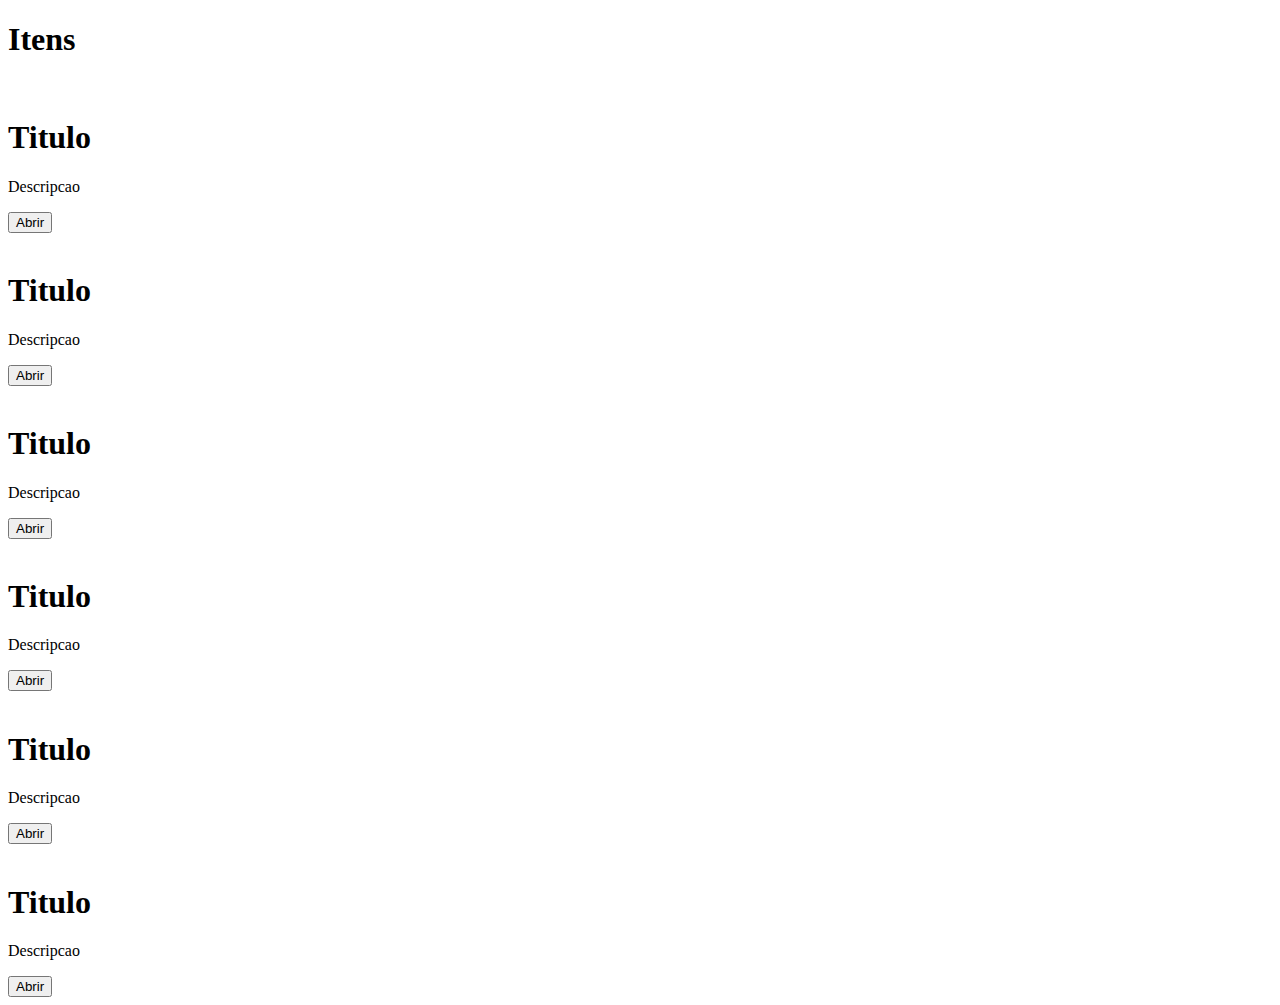
==== chekpoint/index.html @ 6e8ce651 "Subindo parte filmes" ====
<!DOCTYPE html>
<html lang="en">

<head>
  <meta charset="UTF-8">
  <meta http-equiv="X-UA-Compatible" content="IE=edge">
  <meta name="viewport" content="width=device-width, initial-scale=1.0">
  <link rel="stylesheet" href="style.css">
  <title>Document</title>
</head>

<body>

  <section class="item">
    <h1>Itens</h1>

    <div>
      <img src="" alt="">
      <h1>Titulo</h1>
      <p>Descripcao</p>
      <button>Abrir</button>
    </div>

    <div>
      <img src="" alt="">
      <h1>Titulo</h1>
      <p>Descripcao</p>
      <button>Abrir</button>
    </div>

    <div>
      <img src="" alt="">
      <h1>Titulo</h1>
      <p>Descripcao</p>
      <button>Abrir</button>
    </div>

    <div>
      <img src="" alt="">
      <h1>Titulo</h1>
      <p>Descripcao</p>
      <button>Abrir</button>
    </div>

    <div>
      <img src="" alt="">
      <h1>Titulo</h1>
      <p>Descripcao</p>
      <button>Abrir</button>
    </div>

    <div>
      <img src="" alt="">
      <h1>Titulo</h1>
      <p>Descripcao</p>
      <button>Abrir</button>
    </div>


  </section>







</body>

</html>
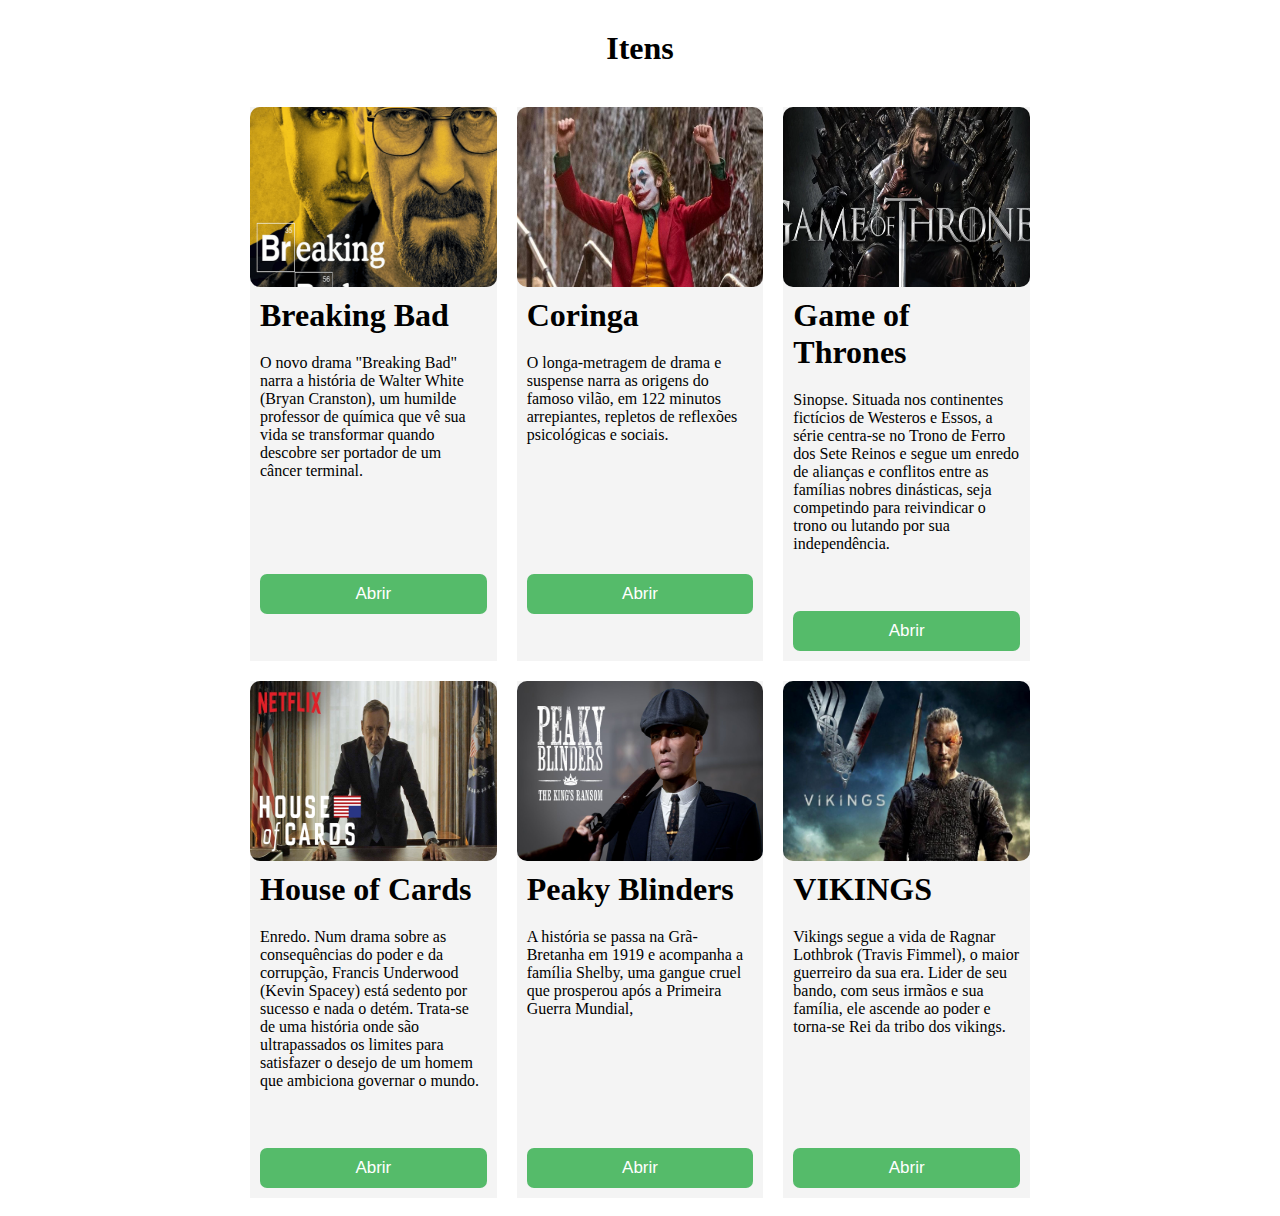
==== commit 85ad8451: "adicionando checkpoint2" ====
--- a/chekpoint/index.html
+++ b/chekpoint/index.html
@@ -1,70 +1,66 @@
-<!DOCTYPE html>
-<html lang="en">
-
-<head>
-  <meta charset="UTF-8">
-  <meta http-equiv="X-UA-Compatible" content="IE=edge">
-  <meta name="viewport" content="width=device-width, initial-scale=1.0">
-  <link rel="stylesheet" href="style.css">
-  <title>Document</title>
-</head>
-
-<body>
-
-  <section class="item">
-    <h1>Itens</h1>
-
-    <div>
-      <img src="" alt="">
-      <h1>Titulo</h1>
-      <p>Descripcao</p>
-      <button>Abrir</button>
-    </div>
-
-    <div>
-      <img src="" alt="">
-      <h1>Titulo</h1>
-      <p>Descripcao</p>
-      <button>Abrir</button>
-    </div>
-
-    <div>
-      <img src="" alt="">
-      <h1>Titulo</h1>
-      <p>Descripcao</p>
-      <button>Abrir</button>
-    </div>
-
-    <div>
-      <img src="" alt="">
-      <h1>Titulo</h1>
-      <p>Descripcao</p>
-      <button>Abrir</button>
-    </div>
-
-    <div>
-      <img src="" alt="">
-      <h1>Titulo</h1>
-      <p>Descripcao</p>
-      <button>Abrir</button>
-    </div>
-
-    <div>
-      <img src="" alt="">
-      <h1>Titulo</h1>
-      <p>Descripcao</p>
-      <button>Abrir</button>
-    </div>
-
-
-  </section>
-
-
-
-
-
-
-
-</body>
-
+<!DOCTYPE html>
+<html lang="en">
+
+<head>
+  <meta charset="UTF-8">
+  <meta http-equiv="X-UA-Compatible" content="IE=edge">
+  <meta name="viewport" content="width=device-width, initial-scale=1.0">
+  <link rel="stylesheet" href="style.css">
+  <title>DH Flix</title>
+</head>
+
+<body>
+
+  <h1 class="itens">Itens</h1>
+  <section class="flex__itens">
+
+
+
+    <div class="background__filme">
+      <img src="./img/breadking.png" alt="">
+      <h1 class="nomefilme">Breaking Bad</h1>
+      <p class="description">O novo drama "Breaking Bad" narra a história de Walter White (Bryan Cranston), um humilde professor de química que vê sua vida se transformar quando descobre ser portador de um câncer terminal.</p>
+      <button class="abrir">Abrir</button>
+    </div>
+
+    <div class="background__filme">
+      <img src="./img/coringa.jpeg" alt="">
+      <h1 class="nomefilme">Coringa</h1>
+      <p class="description">O longa-metragem de drama e suspense narra as origens do famoso vilão, em 122 minutos arrepiantes, repletos de reflexões psicológicas e sociais.</p>
+      <button class="abrir">Abrir</button>
+    </div>
+
+    <div class="background__filme">
+      <img src="./img/gameofthrones.webp" alt="">
+      <h1 class="nomefilme">Game of Thrones</h1>
+      <p class="description">Sinopse. Situada nos continentes fictícios de Westeros e Essos, a série centra-se no Trono de Ferro dos Sete Reinos e segue um enredo de alianças e conflitos entre as famílias nobres dinásticas, seja competindo para reivindicar o trono ou lutando por sua independência.</p>
+      <button class="abrir">Abrir</button>
+    </div>
+
+    <div class="background__filme">
+      <img src="./img/houseof.jpeg" alt="">
+      <h1 class="nomefilme">House of Cards</h1>
+      <p class="description">Enredo. Num drama sobre as consequências do poder e da corrupção, Francis Underwood (Kevin Spacey) está sedento por sucesso e nada o detém. Trata-se de uma história onde são ultrapassados os limites para satisfazer o desejo de um homem que ambiciona governar o mundo.</p>
+      <button class="abrir">Abrir</button>
+    </div>
+
+    <div class="background__filme">
+      <img src="./img/peaky.jpeg" alt="">
+
+      <h1 class="nomefilme">Peaky Blinders </h1>
+      <p class="description">A história se passa na Grã-Bretanha em 1919 e acompanha a família Shelby, uma gangue cruel que prosperou após a Primeira Guerra Mundial,</p>
+      <button class="abrir">Abrir</button>
+
+    </div>
+
+    <div class="background__filme">
+      <img src="./img/vinkings.jpeg" alt="">
+      <h1 class="nomefilme">VIKINGS</h1>
+      <p class="description">Vikings segue a vida de Ragnar Lothbrok (Travis Fimmel), o maior guerreiro da sua era. Lider de seu bando, com seus irmãos e sua família, ele ascende ao poder e torna-se Rei da tribo dos vikings.</p>
+      <button class="abrir">Abrir</button>
+    </div>
+
+  </section>
+</body>
+
 </html>--- a/chekpoint/style.css
+++ b/chekpoint/style.css
@@ -0,0 +1,59 @@
+* {
+  box-sizing: border-box;
+}
+
+.flex__itens {
+  display: flex;
+  flex-wrap: wrap;
+  max-width: 800px;
+  margin: 0 auto;
+}
+
+.flex__itens > div {
+  flex: 1 1 200px;
+  margin: 10px 10px;
+}
+
+.background__filme {
+  display: flex;
+  flex-direction: column;
+  flex-wrap: wrap;
+  background-color: #f4f4f4;
+}
+
+img {
+  max-width: 100%;
+  height: 20vh;
+  display: block;
+  border-radius: 10px;
+}
+
+.itens {
+  text-align: center;
+  margin: 30px;
+}
+
+.abrir {
+  background-color: rgb(85, 187, 106);
+  padding: 10px;
+  box-shadow: none;
+  color: white;
+  margin: 10px;
+  border-radius: 7px;
+  border: 0px;
+  cursor: pointer;
+  font-size: 17px;
+}
+
+.abrir:hover {
+  background-color: red;
+}
+
+.description {
+  margin: 10px;
+  height: 200px;
+}
+
+.nomefilme {
+  margin: 10px;
+}
